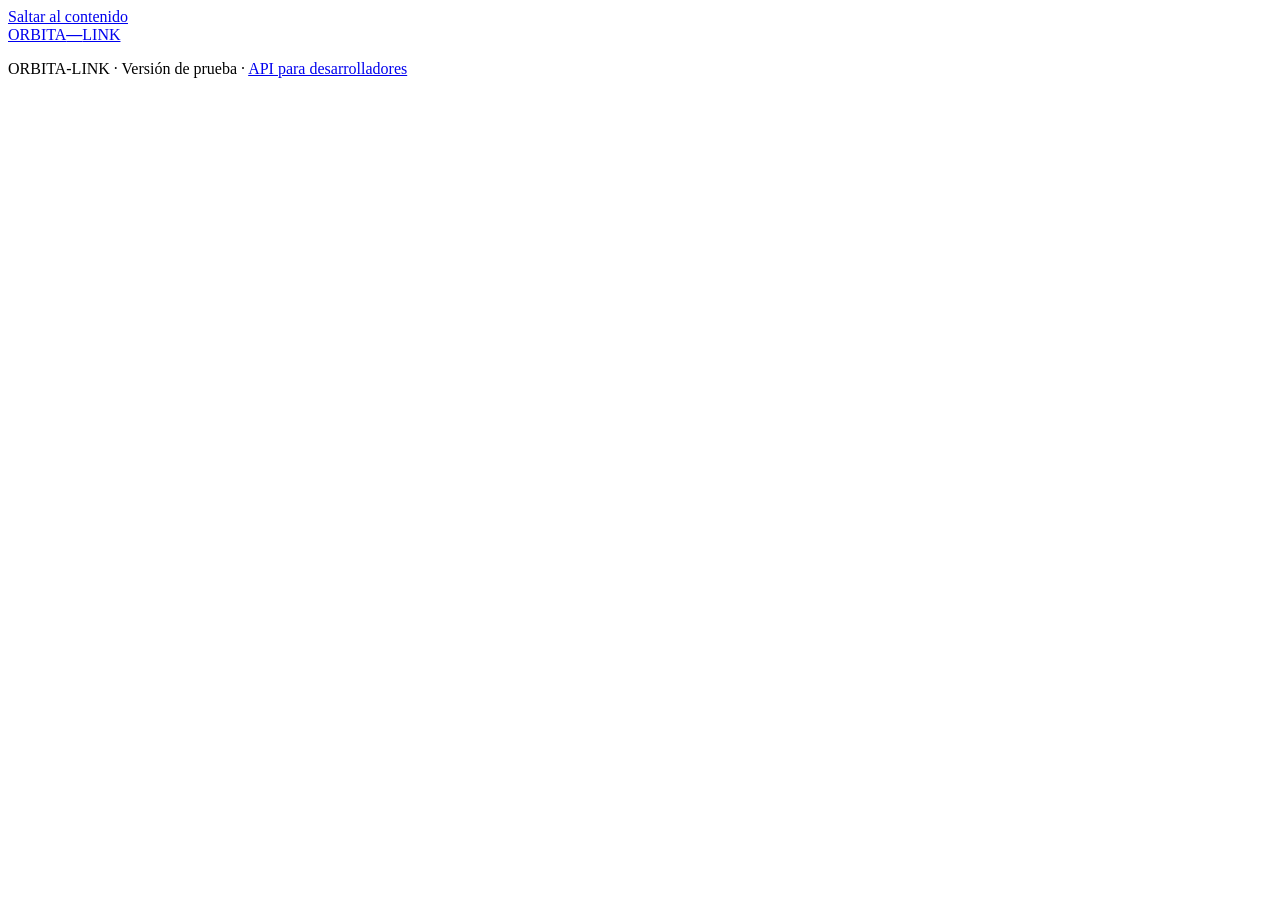
==== web/index.html @ 8e2a9a33 "Add accessible customer web portal (wizard + tracking) Framework-free SPA served by FastAPI at / (AP" ====
<!DOCTYPE html>
<html lang="es">
<head>
  <meta charset="utf-8">
  <meta name="viewport" content="width=device-width, initial-scale=1">
  <meta name="color-scheme" content="light dark">
  <title>ORBITA-LINK — Envía tu carga al espacio</title>
  <link rel="stylesheet" href="/styles.css">
</head>
<body>
  <a class="skip-link" href="#main">Saltar al contenido</a>
  <header class="topbar">
    <a href="#/cargas" class="wordmark">ORBITA<b>—</b>LINK</a>
    <nav aria-label="Principal">
      <span id="userchip" class="userchip" hidden></span>
      <button id="logout" class="linkbtn" hidden>Salir</button>
    </nav>
  </header>

  <main id="main" tabindex="-1">
    <!-- Views are rendered here by app.js -->
    <div id="view" aria-live="polite"></div>
  </main>

  <div id="toast" class="toast" role="status" aria-live="polite" hidden></div>

  <footer class="foot">
    <p>ORBITA-LINK · Versión de prueba · <a href="/docs">API para desarrolladores</a></p>
  </footer>

  <script src="/app.js"></script>
</body>
</html>
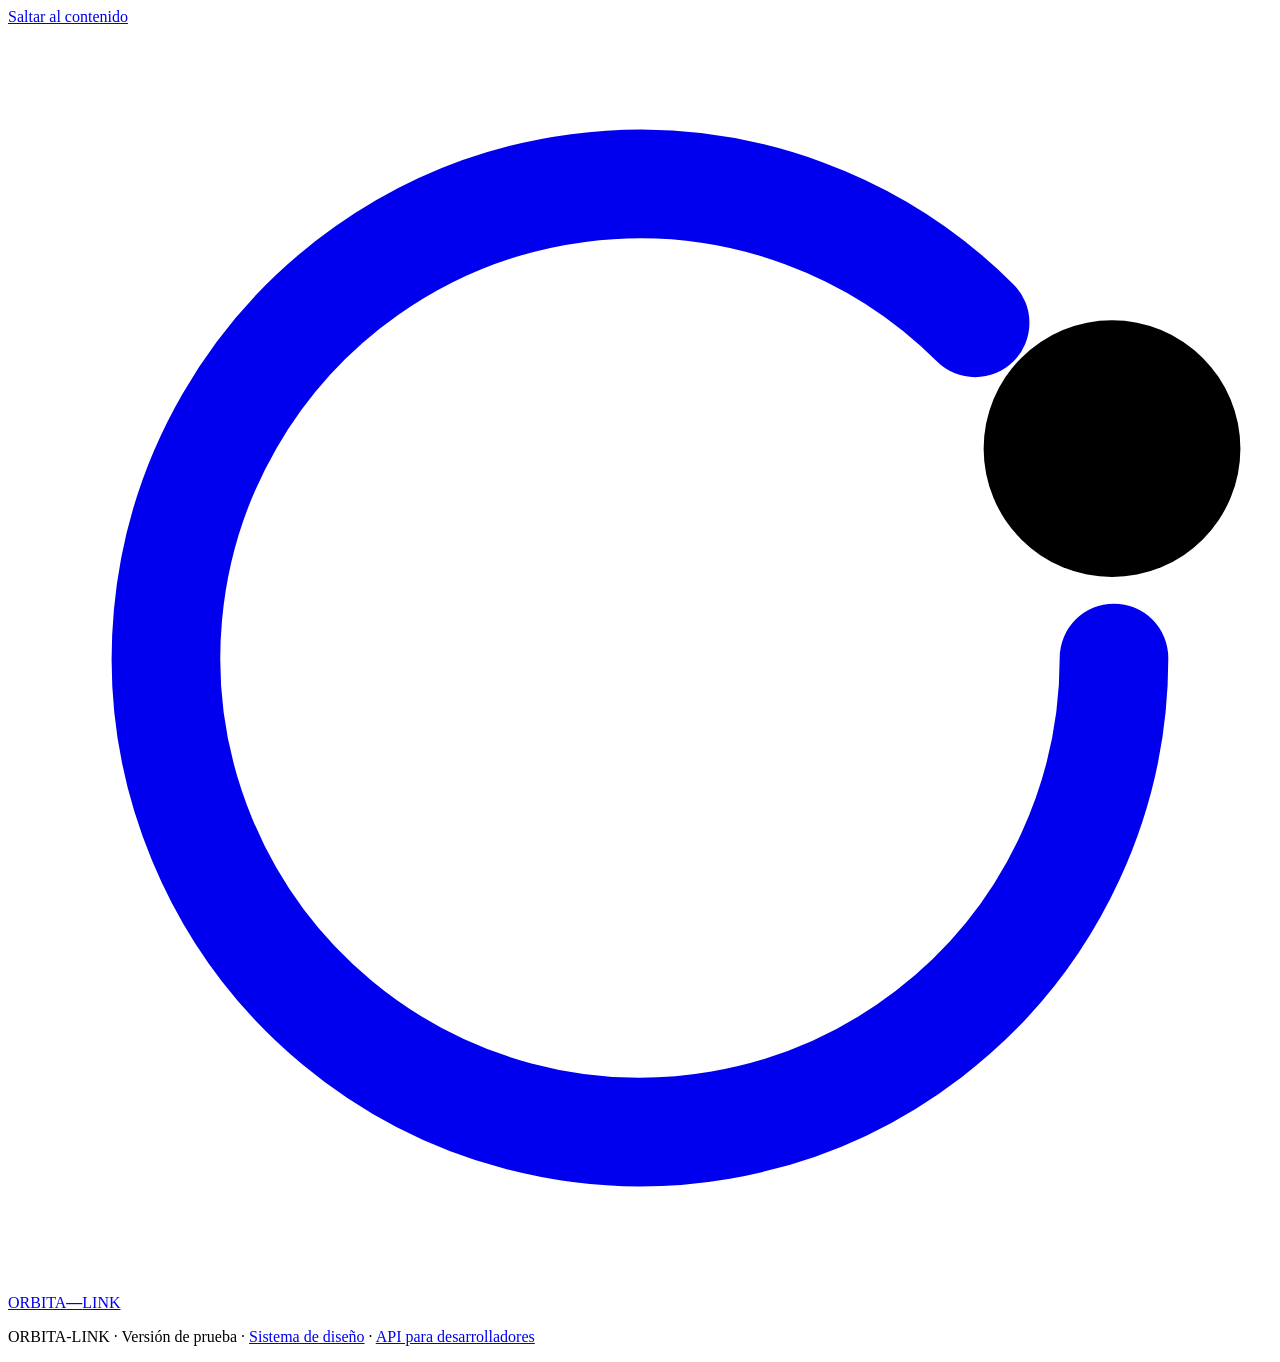
==== commit 95f925cc: "Add brand identity, W3C design tokens, PWA and design catalog - design/BRAND.md: 'waypoint' isotype " ====
--- a/web/index.html
+++ b/web/index.html
@@ -4,13 +4,25 @@
   <meta charset="utf-8">
   <meta name="viewport" content="width=device-width, initial-scale=1">
   <meta name="color-scheme" content="light dark">
+  <meta name="theme-color" content="#F4F6FA" media="(prefers-color-scheme: light)">
+  <meta name="theme-color" content="#0D1526" media="(prefers-color-scheme: dark)">
   <title>ORBITA-LINK — Envía tu carga al espacio</title>
+  <link rel="manifest" href="/manifest.json">
+  <link rel="icon" href="/img/logo.svg" type="image/svg+xml">
+  <link rel="apple-touch-icon" href="/img/icon-192.png">
+  <link rel="stylesheet" href="/tokens.css">
   <link rel="stylesheet" href="/styles.css">
 </head>
 <body>
   <a class="skip-link" href="#main">Saltar al contenido</a>
   <header class="topbar">
-    <a href="#/cargas" class="wordmark">ORBITA<b>—</b>LINK</a>
+    <a href="#/cargas" class="wordmark">
+      <svg class="mark" viewBox="0 0 64 64" aria-hidden="true">
+        <path d="M 48.97 15.03 A 24 24 0 1 0 56 32" fill="none" stroke="currentColor" stroke-width="5.5" stroke-linecap="round"/>
+        <circle cx="55.9" cy="21.4" r="6.5" fill="var(--accent)"/>
+      </svg>
+      ORBITA<b>—</b>LINK
+    </a>
     <nav aria-label="Principal">
       <span id="userchip" class="userchip" hidden></span>
       <button id="logout" class="linkbtn" hidden>Salir</button>
@@ -18,14 +30,19 @@
   </header>
 
   <main id="main" tabindex="-1">
-    <!-- Views are rendered here by app.js -->
     <div id="view" aria-live="polite"></div>
   </main>
+
+  <div id="install-banner" class="install-banner" hidden>
+    <span>Añade ORBITA-LINK a tu pantalla de inicio para seguir tu carga.</span>
+    <button id="install-yes" class="btn" type="button">Añadir</button>
+    <button id="install-no" class="linkbtn" type="button">Ahora no</button>
+  </div>
 
   <div id="toast" class="toast" role="status" aria-live="polite" hidden></div>
 
   <footer class="foot">
-    <p>ORBITA-LINK · Versión de prueba · <a href="/docs">API para desarrolladores</a></p>
+    <p>ORBITA-LINK · Versión de prueba · <a href="/design/">Sistema de diseño</a> · <a href="/docs">API para desarrolladores</a></p>
   </footer>
 
   <script src="/app.js"></script>
